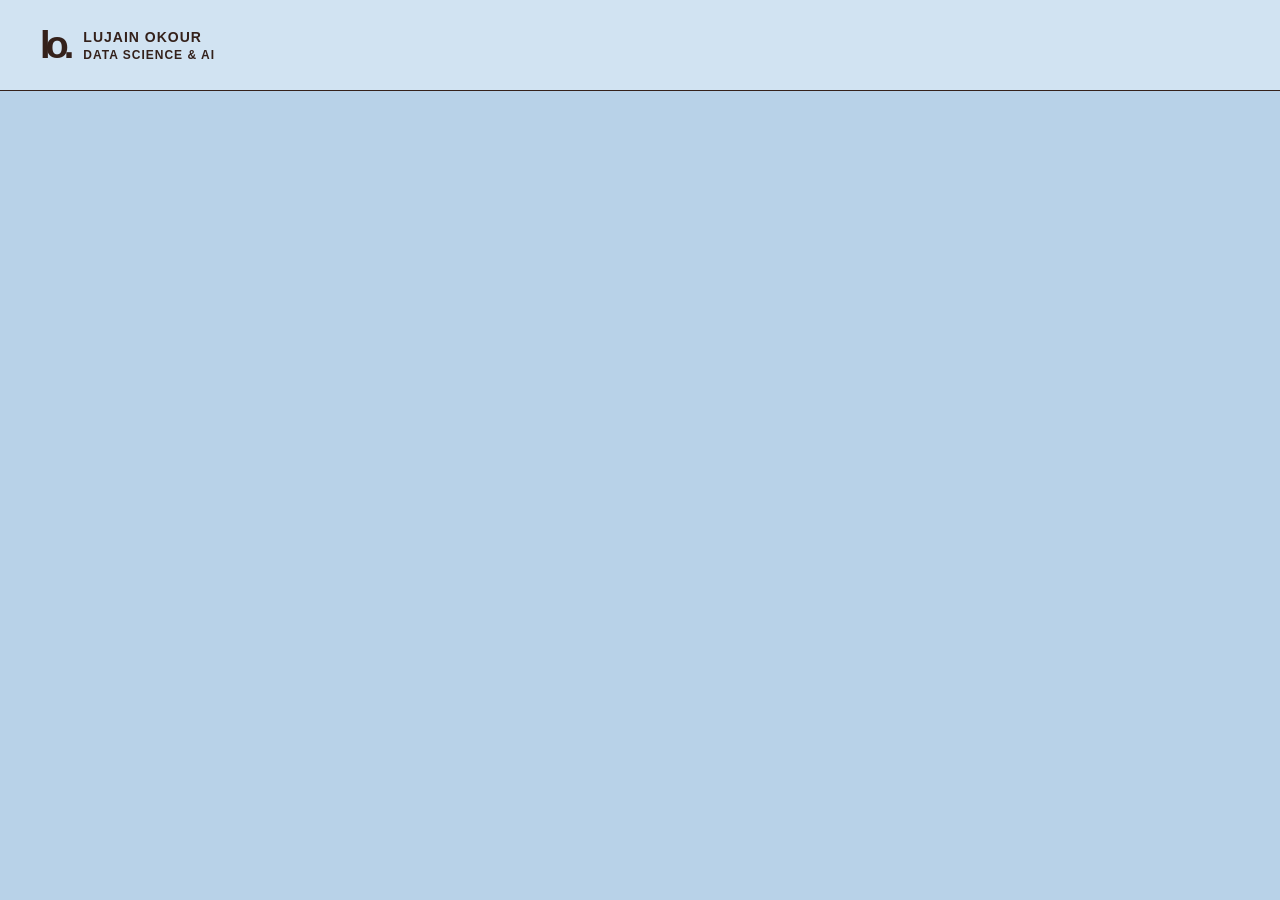
==== index.html @ 9811a023 "Add portfolio website" ====
<!DOCTYPE html>
<html lang="en">

<head>
  <meta charset="UTF-8">
  <meta name="viewport" content="width=device-width, initial-scale=1">

  <title>Lujain Okour | Portfolio</title>

  <link rel="stylesheet" href="style.css">
</head>

<body>

</body>

</html>
<header class="site-header">

  <div class="wrap nav-inner">

    <a href="index.html" class="logo">

      <span class="monogram">lo<span>.</span></span>

      <span class="logo-name">
        LUJAIN OKOUR
        <small>DATA SCIENCE & AI</small>
      </span>

    </a>

  </div>

</header>
---- style.css ----
* {
  box-sizing: border-box;
}

body {
  margin: 0;
  background-color: #b8d2e8;
  color: #34211b;
  font-family: Arial, sans-serif;
}

a {
  color: inherit;
  text-decoration: none;
}
.logo {
  display: flex;
  align-items: center;
  gap: 14px;
}

.monogram {
  font-size: 38px;
  font-weight: 600;
  letter-spacing: -5px;
  line-height: 1;
}

.logo-name {
  font-size: 14px;
  font-weight: 600;
  letter-spacing: 1px;
}

.logo-name small {
  display: block;
  font-size: 12px;
  margin-top: 3px;
}
.site-header {
  background-color: #d1e3f2;
  border-bottom: 1px solid #34211b;
}

.wrap {
  width: min(1200px, calc(100% - 40px));
  margin-inline: auto;
}

.nav-inner {
  min-height: 90px;
  display: flex;
  align-items: center;
  justify-content: space-between;
}
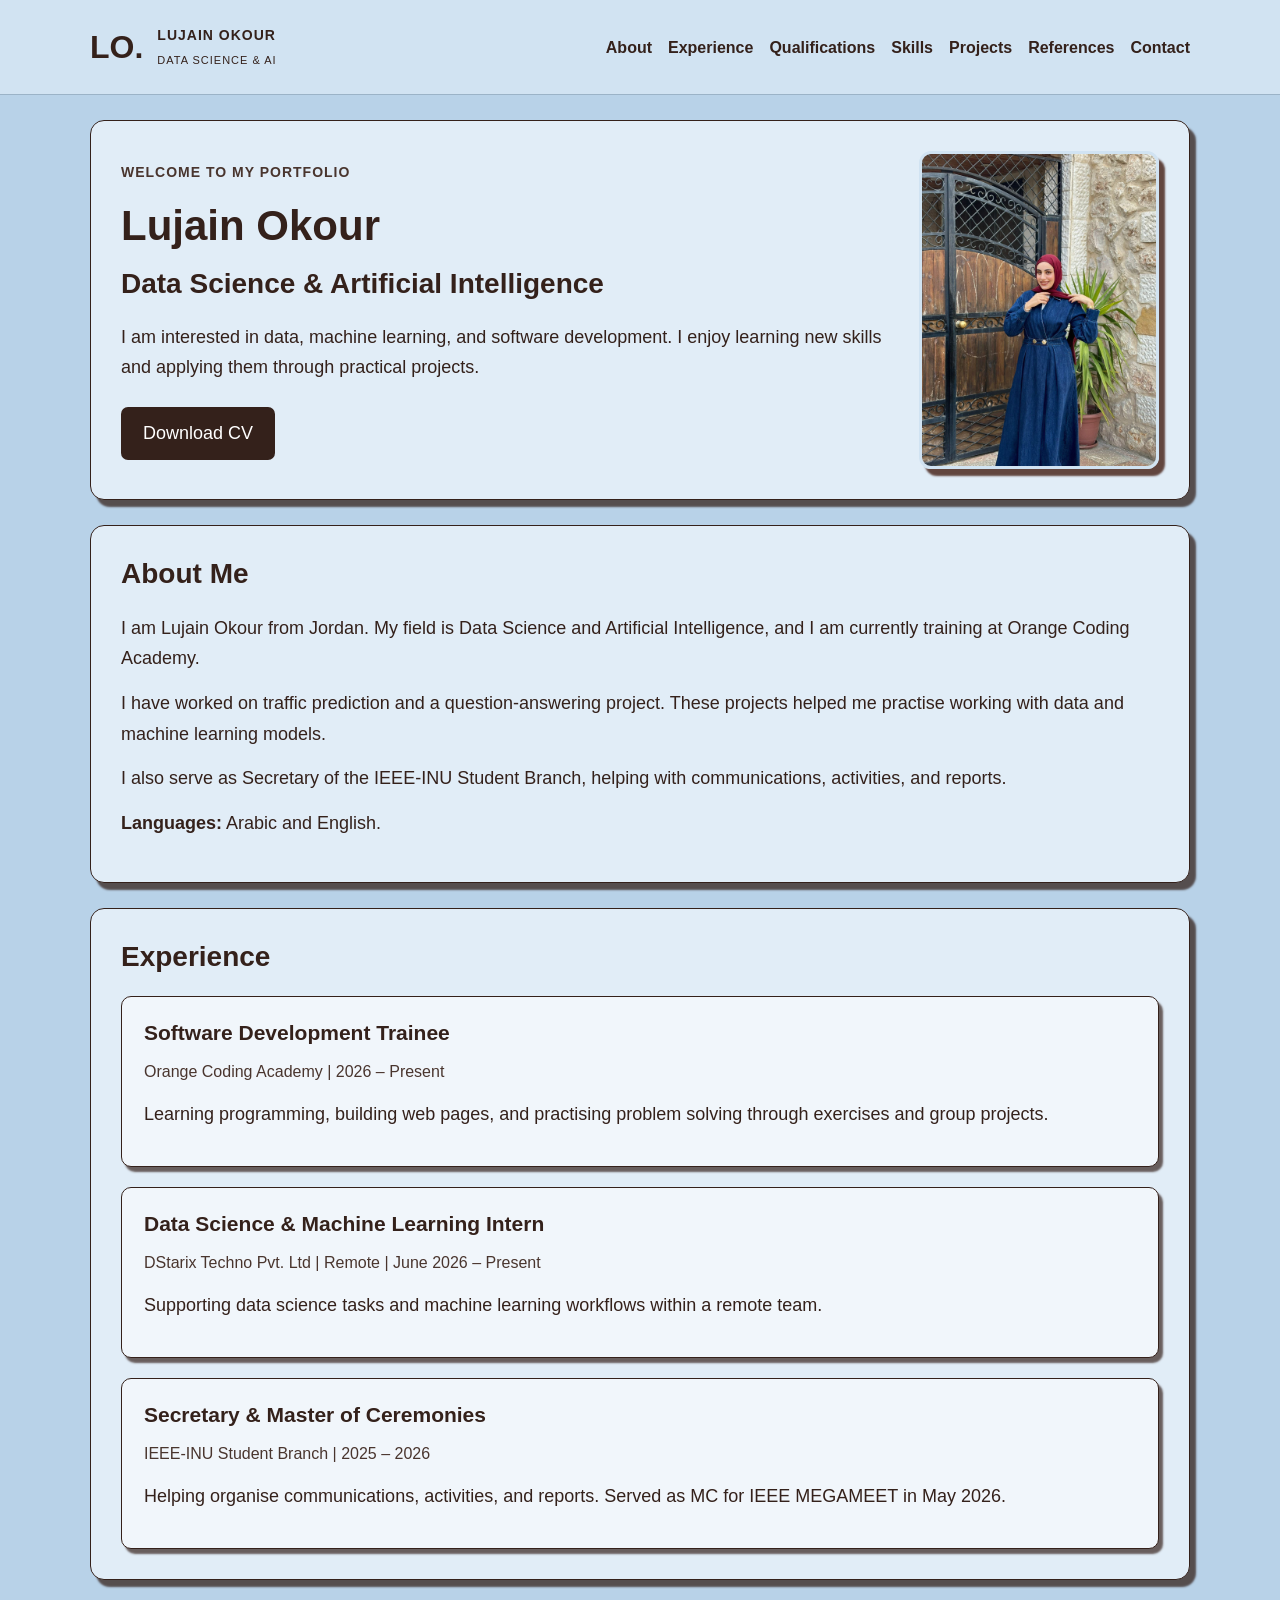
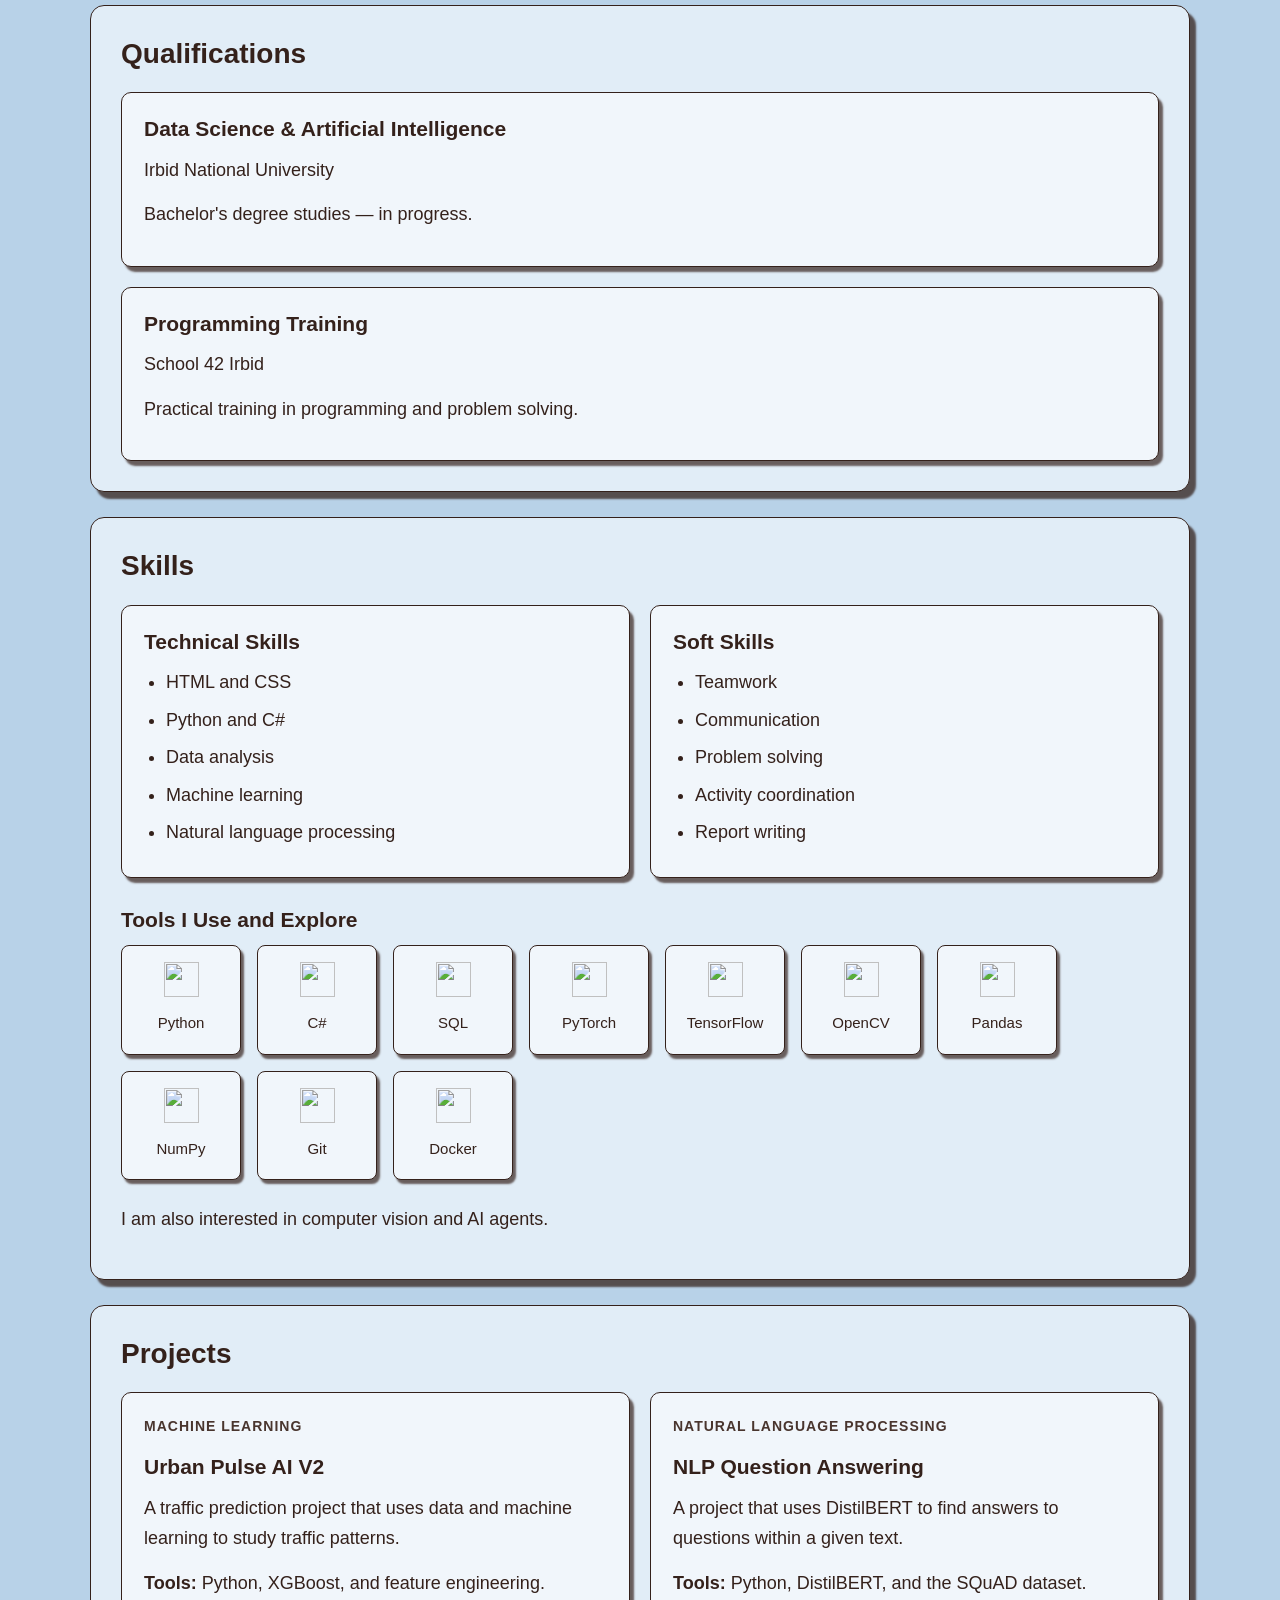
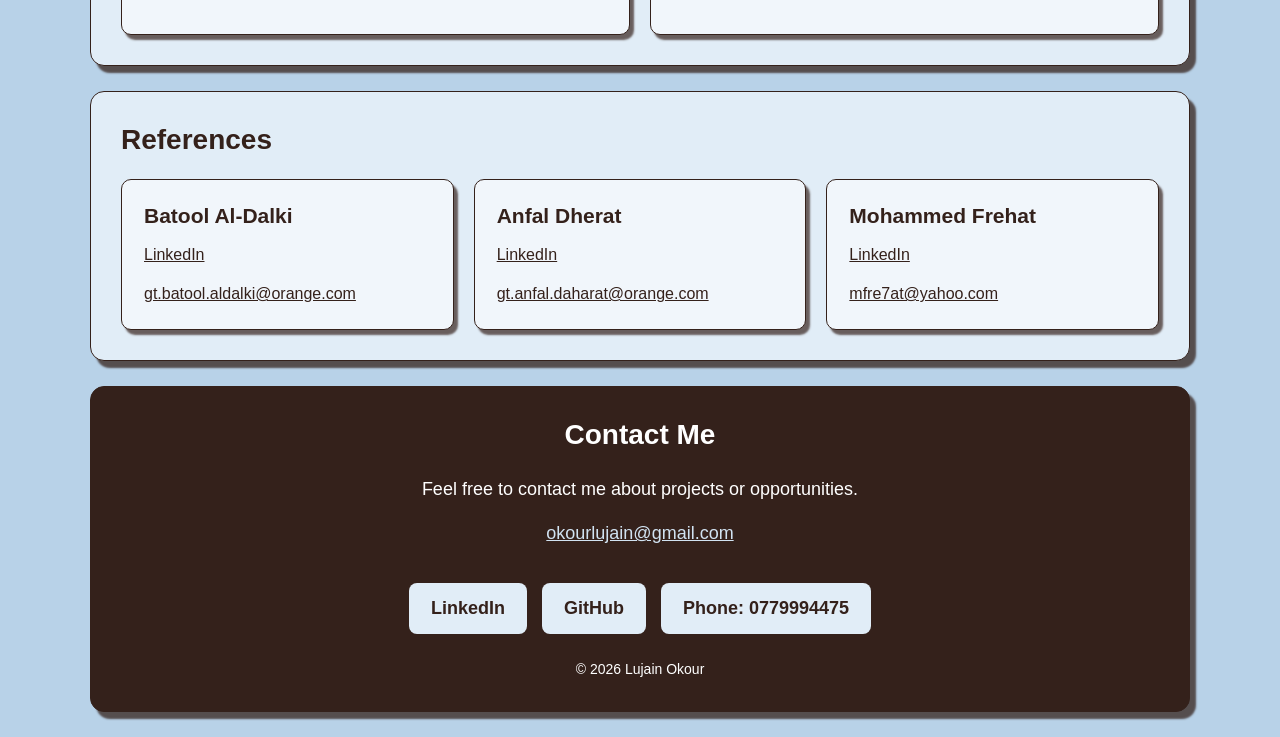
==== commit 479f45f6: "Keep README and restore main page filename" ====
--- a/index.html
+++ b/index.html
@@ -12,24 +12,428 @@
 
 <body>
 
+  <!-- Navigation -->
+  <header>
+    <div class="container navigation">
+
+     <a class="logo" href="#home">
+
+  <span>LO.</span>
+
+  <span class="logo-name">
+    LUJAIN OKOUR
+    <small>DATA SCIENCE &amp; AI</small>
+  </span>
+
+</a>
+
+      <nav>
+        <a href="#about">About</a>
+        <a href="#experience">Experience</a>
+        <a href="#qualifications">Qualifications</a>
+        <a href="#skills">Skills</a>
+        <a href="#projects">Projects</a>
+        <a href="#references">References</a>
+        <a href="#contact">Contact</a>
+      </nav>
+
+    </div>
+  </header>
+
+  <main class="container">
+
+    <!-- Introduction -->
+    <section class="box introduction" id="home">
+
+      <div class="intro-text">
+
+        <p class="label">WELCOME TO MY PORTFOLIO</p>
+
+        <h1>Lujain Okour</h1>
+
+        <h2>Data Science &amp; Artificial Intelligence</h2>
+
+        <p>
+          I am interested in data, machine learning, and software
+          development. I enjoy learning new skills and applying
+          them through practical projects.
+        </p>
+
+        <a class="button" href="Lujain-Okour-CV.pdf" download>
+          Download CV
+        </a>
+
+      </div>
+
+      <img
+        class="profile-photo"
+        src="images/lujain-new.jpeg"
+        alt="Lujain Okour"
+      >
+
+    </section>
+
+    <!-- About -->
+    <section class="box" id="about">
+
+      <h2>About Me</h2>
+
+      <p>
+        I am Lujain Okour from Jordan. My field is Data Science
+        and Artificial Intelligence, and I am currently training
+        at Orange Coding Academy.
+      </p>
+
+      <p>
+        I have worked on traffic prediction and a question-answering
+        project. These projects helped me practise working with
+        data and machine learning models.
+      </p>
+
+      <p>
+        I also serve as Secretary of the IEEE-INU Student Branch,
+        helping with communications, activities, and reports.
+      </p>
+
+      <p>
+        <strong>Languages:</strong> Arabic and English.
+      </p>
+
+    </section>
+
+    <!-- Experience -->
+    <section class="box" id="experience">
+
+      <h2>Experience</h2>
+
+      <div class="card">
+
+        <h3>Software Development Trainee</h3>
+
+        <p class="details">
+          Orange Coding Academy | 2026 – Present
+        </p>
+
+        <p>
+          Learning programming, building web pages, and practising
+          problem solving through exercises and group projects.
+        </p>
+
+      </div>
+
+      <div class="card">
+
+        <h3>Data Science &amp; Machine Learning Intern</h3>
+
+        <p class="details">
+          DStarix Techno Pvt. Ltd | Remote | June 2026 – Present
+        </p>
+
+        <p>
+          Supporting data science tasks and machine learning
+          workflows within a remote team.
+        </p>
+
+      </div>
+
+      <div class="card">
+
+        <h3>Secretary &amp; Master of Ceremonies</h3>
+
+        <p class="details">
+          IEEE-INU Student Branch | 2025 – 2026
+        </p>
+
+        <p>
+          Helping organise communications, activities, and reports.
+          Served as MC for IEEE MEGAMEET in May 2026.
+        </p>
+
+      </div>
+
+    </section>
+
+    <!-- Qualifications -->
+    <section class="box" id="qualifications">
+
+      <h2>Qualifications</h2>
+
+      <div class="card">
+
+        <h3>Data Science &amp; Artificial Intelligence</h3>
+
+        <p>Irbid National University</p>
+
+        <p>Bachelor's degree studies — in progress.</p>
+
+      </div>
+
+      <div class="card">
+
+        <h3>Programming Training</h3>
+
+        <p>School 42 Irbid</p>
+
+        <p>
+          Practical training in programming and problem solving.
+        </p>
+
+      </div>
+
+    </section>
+
+    <!-- Skills -->
+    <section class="box" id="skills">
+
+      <h2>Skills</h2>
+
+      <div class="row">
+
+        <div class="card">
+
+          <h3>Technical Skills</h3>
+
+          <ul>
+            <li>HTML and CSS</li>
+            <li>Python and C#</li>
+            <li>Data analysis</li>
+            <li>Machine learning</li>
+            <li>Natural language processing</li>
+          </ul>
+
+        </div>
+
+        <div class="card">
+
+          <h3>Soft Skills</h3>
+
+          <ul>
+            <li>Teamwork</li>
+            <li>Communication</li>
+            <li>Problem solving</li>
+            <li>Activity coordination</li>
+            <li>Report writing</li>
+          </ul>
+
+        </div>
+
+      </div>
+
+      <h3 class="tools-title">Tools I Use and Explore</h3>
+
+      <div class="tools">
+
+        <div class="tool">
+          <img src="assets/logos/python.svg" alt="">
+          <span>Python</span>
+        </div>
+
+        <div class="tool">
+          <img src="assets/logos/csharp.svg" alt="">
+          <span>C#</span>
+        </div>
+
+        <div class="tool">
+          <img src="assets/logos/azuresqldatabase.svg" alt="">
+          <span>SQL</span>
+        </div>
+
+        <div class="tool">
+          <img src="assets/logos/pytorch.svg" alt="">
+          <span>PyTorch</span>
+        </div>
+
+        <div class="tool">
+          <img src="assets/logos/tensorflow.svg" alt="">
+          <span>TensorFlow</span>
+        </div>
+
+        <div class="tool">
+          <img src="assets/logos/opencv.svg" alt="">
+          <span>OpenCV</span>
+        </div>
+
+        <div class="tool">
+          <img src="assets/logos/pandas.svg" alt="">
+          <span>Pandas</span>
+        </div>
+
+        <div class="tool">
+          <img src="assets/logos/numpy.svg" alt="">
+          <span>NumPy</span>
+        </div>
+
+        <div class="tool">
+          <img src="assets/logos/git.svg" alt="">
+          <span>Git</span>
+        </div>
+
+        <div class="tool">
+          <img src="assets/logos/docker.svg" alt="">
+          <span>Docker</span>
+        </div>
+
+      </div>
+
+      <p>
+        I am also interested in computer vision and AI agents.
+      </p>
+
+    </section>
+
+    <!-- Projects -->
+    <section class="box" id="projects">
+
+      <h2>Projects</h2>
+
+      <div class="row">
+
+        <article class="card">
+
+          <p class="label">MACHINE LEARNING</p>
+
+          <h3>Urban Pulse AI V2</h3>
+
+          <p>
+            A traffic prediction project that uses data and
+            machine learning to study traffic patterns.
+          </p>
+
+          <p>
+            <strong>Tools:</strong>
+            Python, XGBoost, and feature engineering.
+          </p>
+
+        </article>
+
+        <article class="card">
+
+          <p class="label">NATURAL LANGUAGE PROCESSING</p>
+
+          <h3>NLP Question Answering</h3>
+
+          <p>
+            A project that uses DistilBERT to find answers
+            to questions within a given text.
+          </p>
+
+          <p>
+            <strong>Tools:</strong>
+            Python, DistilBERT, and the SQuAD dataset.
+          </p>
+
+        </article>
+
+      </div>
+
+    </section>
+
+    <!-- References -->
+    <section class="box" id="references">
+
+      <h2>References</h2>
+
+      <div class="row">
+
+        <div class="card reference">
+
+          <h3>Batool Al-Dalki</h3>
+
+          <a
+            href="https://www.linkedin.com/in/batool-walid-b33894228/"
+            target="_blank"
+            rel="noopener noreferrer"
+          >
+            LinkedIn
+          </a>
+
+          <a href="mailto:gt.batool.aldalki@orange.com">
+            gt.batool.aldalki@orange.com
+          </a>
+
+        </div>
+
+        <div class="card reference">
+
+          <h3>Anfal Dherat</h3>
+
+          <a
+            href="https://www.linkedin.com/in/anfal-dherat/"
+            target="_blank"
+            rel="noopener noreferrer"
+          >
+            LinkedIn
+          </a>
+
+          <a href="mailto:gt.anfal.daharat@orange.com">
+            gt.anfal.daharat@orange.com
+          </a>
+
+        </div>
+
+        <div class="card reference">
+
+          <h3>Mohammed Frehat</h3>
+
+          <a
+            href="https://www.linkedin.com/in/mohammed-frehat-9222402b/"
+            target="_blank"
+            rel="noopener noreferrer"
+          >
+            LinkedIn
+          </a>
+
+          <a href="mailto:mfre7at@yahoo.com">
+            mfre7at@yahoo.com
+          </a>
+
+        </div>
+
+      </div>
+
+    </section>
+
+  </main>
+
+  <!-- Contact -->
+  <footer class="container" id="contact">
+
+    <div class="box contact">
+
+      <h2>Contact Me</h2>
+
+      <p>
+        Feel free to contact me about projects or opportunities.
+      </p>
+
+      <a href="mailto:okourlujain@gmail.com">
+        okourlujain@gmail.com
+      </a>
+
+<div class="social-links">
+
+  <a href="https://www.linkedin.com/in/lujain-okour-06903b313/"
+     target="_blank"
+     rel="noopener noreferrer">
+    LinkedIn
+  </a>
+
+  <a href="https://github.com/lujainokour"
+     target="_blank"
+     rel="noopener noreferrer">
+    GitHub
+
+  </a>
+<a href="tel:+962779994475">
+  Phone: 0779994475
+</a>
+</div>
+      <p class="copyright">© 2026 Lujain Okour</p>
+
+    </div>
+
+  </footer>
+
 </body>
 
-</html>
-<header class="site-header">
-
-  <div class="wrap nav-inner">
-
-    <a href="index.html" class="logo">
-
-      <span class="monogram">lo<span>.</span></span>
-
-      <span class="logo-name">
-        LUJAIN OKOUR
-        <small>DATA SCIENCE & AI</small>
-      </span>
-
-    </a>
-
-  </div>
-
-</header>+</html>
--- a/style.css
+++ b/style.css
@@ -1,3 +1,5 @@
+/* 1. General settings */
+
 * {
   box-sizing: border-box;
 }
@@ -7,49 +9,370 @@
   background-color: #b8d2e8;
   color: #34211b;
   font-family: Arial, sans-serif;
+  font-size: 18px;
+  line-height: 1.7;
+}
+
+.container {
+  width: 90%;
+  max-width: 1100px;
+  margin: auto;
+}
+
+h1,
+h2,
+h3 {
+  margin-top: 0;
+  line-height: 1.3;
+}
+
+h1 {
+  font-size: 42px;
+  margin-bottom: 12px;
+}
+
+h2 {
+  font-size: 28px;
+  margin-bottom: 20px;
+}
+
+h3 {
+  font-size: 21px;
+  margin-bottom: 12px;
+}
+
+p {
+  margin-top: 0;
+  margin-bottom: 14px;
 }
 
 a {
-  color: inherit;
+  color: #34211b;
+}
+
+a:hover {
+  color: #174b70;
+}
+
+
+/* 2. Navigation */
+
+header {
+  background-color: #d1e3f2;
+  border-bottom: 1px solid #9bb3c7;
+}
+
+.navigation {
+  display: flex;
+  justify-content: space-between;
+  align-items: center;
+  gap: 20px;
+  padding: 20px 0;
+}
+
+.logo {
+  font-size: 32px;
+  font-weight: bold;
   text-decoration: none;
+}
+
+nav {
+  display: flex;
+  flex-wrap: wrap;
+  gap: 16px;
+}
+
+nav a {
+  font-size: 16px;
+  font-weight: bold;
+  text-decoration: none;
+}
+
+nav a:hover {
+  text-decoration: underline;
+}
+
+
+/* 3. Main boxes */
+
+.box {
+  background-color: #e1edf7;
+  border: 1px solid #34211b;
+  border-radius: 14px;
+  padding: 30px;
+  margin: 25px 0;
+
+  box-shadow: 6px 7px 2px rgba(52, 33, 27, 0.75);
+}
+
+
+/* 4. Introduction */
+
+.introduction {
+  display: flex;
+  align-items: center;
+  justify-content: space-between;
+  gap: 35px;
+}
+
+.intro-text {
+  flex: 1;
+  min-width: 0;
+}
+
+.label {
+  color: #49352e;
+  font-size: 14px;
+  font-weight: bold;
+  letter-spacing: 1px;
+}
+
+.profile-photo {
+  width: 240px;
+  max-width: 100%;
+  height: auto;
+  flex-shrink: 0;
+  display: block;
+  border: 3px solid #d1e3f2;
+  border-radius: 12px;
+  box-shadow: 6px 7px 2px rgba(55, 14, 2, 0.75);
+}
+.button {
+  display: inline-block;
+  background-color: #34211b;
+  color: white;
+  padding: 11px 22px;
+  margin-top: 10px;
+  border-radius: 7px;
+  text-decoration: none;
+}
+
+.button:hover {
+  background-color: #50362c;
+  color: white;
+}
+
+
+/* 5. Cards */
+
+.card {
+  background-color: #f1f6fb;
+  border: 1px solid #34211b;
+  border-radius: 10px;
+  padding: 22px;
+  margin-bottom: 20px;
+
+  box-shadow: 4px 5px 2px rgba(52, 33, 27, 0.70);
+}
+
+.card:last-child {
+  margin-bottom: 0;
+}
+
+.details {
+  color: #49352e;
+  font-size: 16px;
+}
+
+.row {
+  display: flex;
+  flex-wrap: wrap;
+  gap: 20px;
+}
+
+.row .card {
+  flex: 1;
+  min-width: 240px;
+  margin-bottom: 0;
+}
+
+ul {
+  margin: 0;
+  padding-left: 22px;
+}
+
+li {
+  margin-bottom: 7px;
+}
+
+
+/* 6. Skill tools */
+
+.tools-title {
+  margin-top: 28px;
+}
+
+.tools {
+  display: flex;
+  flex-wrap: wrap;
+  gap: 16px;
+  margin-bottom: 24px;
+}
+
+.tool {
+  width: 120px;
+  padding: 16px 8px;
+  background-color: #f1f6fb;
+  border: 1px solid #34211b;
+  border-radius: 8px;
+  text-align: center;
+
+  box-shadow: 3px 4px 2px rgba(52, 33, 27, 0.70);
+}
+
+.tool img {
+  display: block;
+  width: 35px;
+  height: 35px;
+  object-fit: contain;
+  margin: 0 auto 10px;
+}
+
+.tool span {
+  font-size: 15px;
+}
+
+
+/* 7. References */
+
+.reference a {
+  display: block;
+  margin-top: 12px;
+  font-size: 16px;
+  overflow-wrap: anywhere;
+}
+
+
+/* 8. Contact */
+
+.contact {
+  background-color: #34211b;
+  color: white;
+  text-align: center;
+}
+
+.contact a {
+  display: inline-block;
+  color: #d1e3f2;
+  margin-bottom: 14px;
+  max-width: 100%;
+  overflow-wrap: anywhere;
+}
+
+.contact a:hover {
+  color: white;
+}
+
+.copyright {
+  margin-top: 24px;
+  margin-bottom: 0;
+  font-size: 14px;
+}
+
+
+/* 9. Mobile screens */
+
+@media (max-width: 700px) {
+
+  .navigation {
+    flex-direction: column;
+  }
+
+  nav {
+    justify-content: center;
+    gap: 10px 14px;
+  }
+
+  .box {
+    padding: 22px;
+  }
+
+  .introduction {
+    flex-direction: column;
+    text-align: center;
+  }
+
+  .profile-photo {
+    max-width: 100%;
+    height: auto;
+  }
+
+  .row {
+    flex-direction: column;
+  }
+
+  .row .card {
+    min-width: 0;
+  }
+
+  .tools {
+    justify-content: center;
+  }
+
+  h1 {
+    font-size: 34px;
+  }
+
+  h2 {
+    font-size: 25px;
+  }
+
 }
 .logo {
   display: flex;
   align-items: center;
   gap: 14px;
-}
-
-.monogram {
-  font-size: 38px;
-  font-weight: 600;
-  letter-spacing: -5px;
-  line-height: 1;
+  flex-shrink: 0;
 }
 
 .logo-name {
   font-size: 14px;
-  font-weight: 600;
+  font-weight: bold;
   letter-spacing: 1px;
 }
 
 .logo-name small {
   display: block;
-  font-size: 12px;
+  font-size: 11px;
+  font-weight: normal;
   margin-top: 3px;
 }
-.site-header {
-  background-color: #d1e3f2;
-  border-bottom: 1px solid #34211b;
-}
-
-.wrap {
-  width: min(1200px, calc(100% - 40px));
-  margin-inline: auto;
-}
-
-.nav-inner {
-  min-height: 90px;
-  display: flex;
-  align-items: center;
-  justify-content: space-between;
+header {
+  position: sticky;
+  top: 0;
+  z-index: 100;
+}
+
+section[id],
+footer[id] {
+  scroll-margin-top: 120px;
+}
+
+@media (max-width: 700px) {
+  section[id],
+  footer[id] {
+    scroll-margin-top: 200px;
+  }
+}
+.social-links {
+  display: flex;
+  justify-content: center;
+  flex-wrap: wrap;
+  gap: 15px;
+  margin: 20px 0;
+}
+
+.contact .social-links a {
+  background-color: #e1edf7;
+  color: #34211b;
+  padding: 10px 22px;
+  border-radius: 8px;
+  font-weight: bold;
+  text-decoration: none;
+  margin-bottom: 0;
+}
+
+.contact .social-links a:hover {
+  background-color: #b8d2e8;
+  color: #34211b;
 }
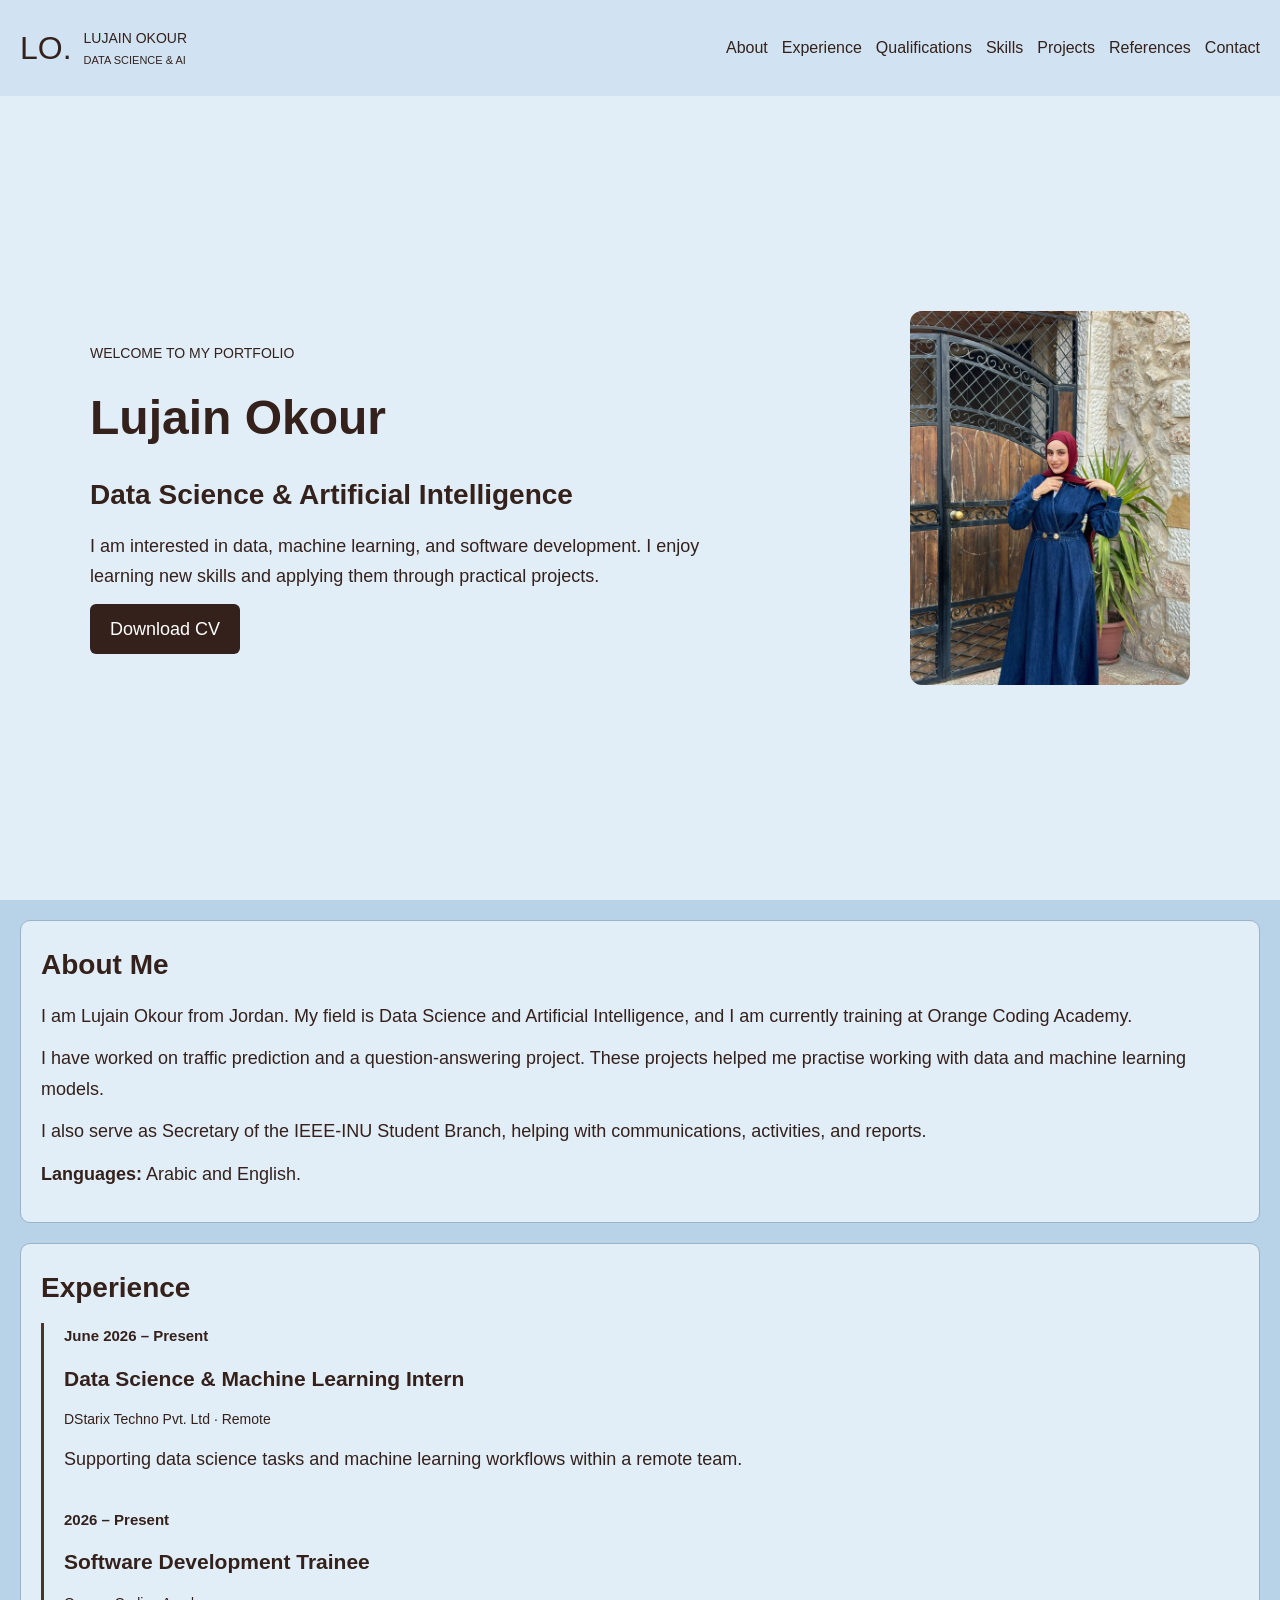
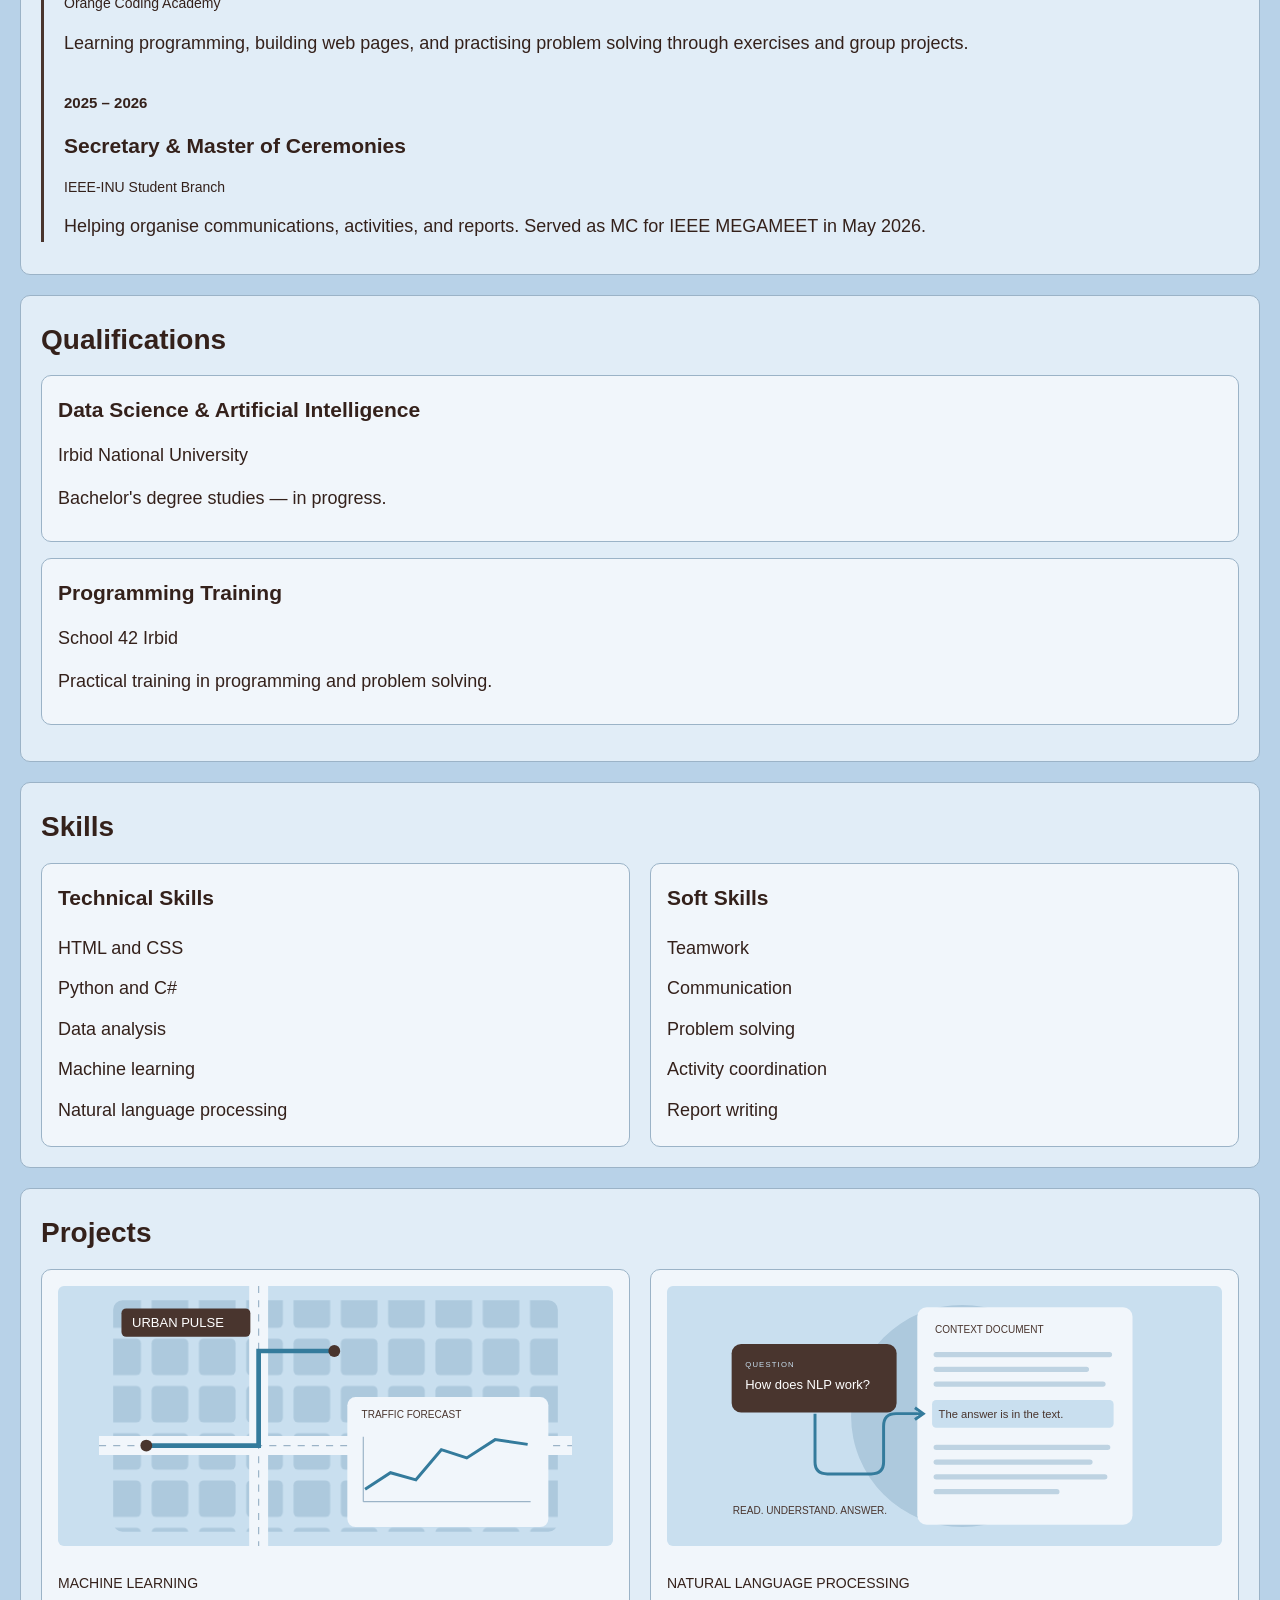
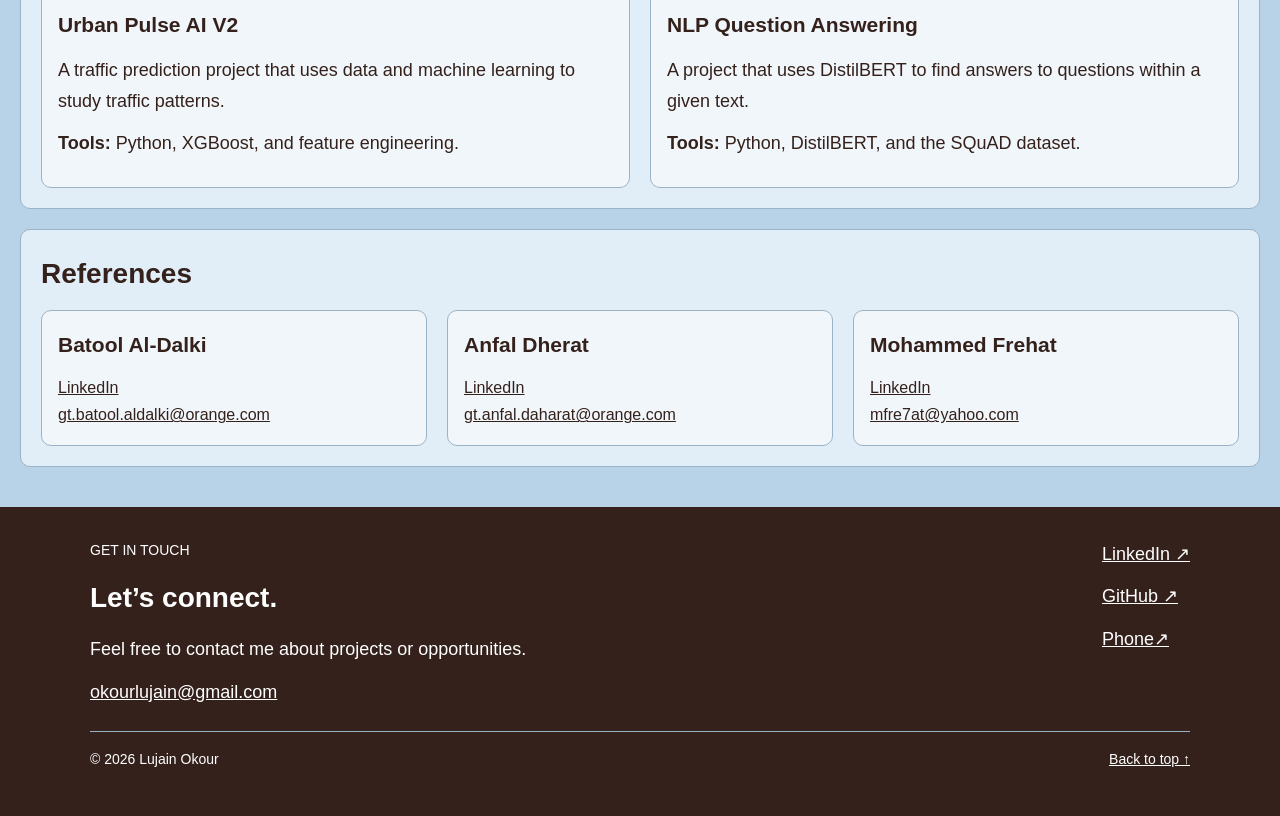
==== commit 2e18ae64: "updated" ====
--- a/index.html
+++ b/index.html
@@ -40,10 +40,11 @@
     </div>
   </header>
 
-  <main class="container">
+  <main>
 
     <!-- Introduction -->
-    <section class="box introduction" id="home">
+    <section class="introduction" id="home">
+      <div class="container hero-content">
 
       <div class="intro-text">
 
@@ -71,8 +72,10 @@
         alt="Lujain Okour"
       >
 
-    </section>
-
+      </div>
+    </section>
+
+    <div class="container content-sections">
     <!-- About -->
     <section class="box" id="about">
 
@@ -106,51 +109,40 @@
 
       <h2>Experience</h2>
 
-      <div class="card">
+      <ol class="timeline">
+        <li class="timeline-item"><p class="timeline-date">June 2026 – Present</p><div class="timeline-content">
+        <h3>Data Science &amp; Machine Learning Intern</h3>
+        <p class="details">DStarix Techno Pvt. Ltd · Remote</p>
+        <p>
+          Supporting data science tasks and machine learning
+          workflows within a remote team.
+        </p>
+      </div></li>
+        <li class="timeline-item"><p class="timeline-date">2026 – Present</p><div class="timeline-content">
 
         <h3>Software Development Trainee</h3>
 
-        <p class="details">
-          Orange Coding Academy | 2026 – Present
-        </p>
+        <p class="details">Orange Coding Academy</p>
 
         <p>
           Learning programming, building web pages, and practising
           problem solving through exercises and group projects.
         </p>
 
-      </div>
-
-      <div class="card">
-
-        <h3>Data Science &amp; Machine Learning Intern</h3>
-
-        <p class="details">
-          DStarix Techno Pvt. Ltd | Remote | June 2026 – Present
-        </p>
-
-        <p>
-          Supporting data science tasks and machine learning
-          workflows within a remote team.
-        </p>
-
-      </div>
-
-      <div class="card">
+      </div></li>
+        <li class="timeline-item"><p class="timeline-date">2025 – 2026</p><div class="timeline-content">
 
         <h3>Secretary &amp; Master of Ceremonies</h3>
 
-        <p class="details">
-          IEEE-INU Student Branch | 2025 – 2026
-        </p>
+        <p class="details">IEEE-INU Student Branch</p>
 
         <p>
           Helping organise communications, activities, and reports.
           Served as MC for IEEE MEGAMEET in May 2026.
         </p>
 
-      </div>
-
+      </div></li>
+      </ol>
     </section>
 
     <!-- Qualifications -->
@@ -192,92 +184,30 @@
         <div class="card">
 
           <h3>Technical Skills</h3>
-
-          <ul>
-            <li>HTML and CSS</li>
-            <li>Python and C#</li>
-            <li>Data analysis</li>
-            <li>Machine learning</li>
-            <li>Natural language processing</li>
-          </ul>
-
+<ul class="skills-list">
+  <li>HTML and CSS</li>
+  <li>Python and C#</li>
+  <li>Data analysis</li>
+  <li>Machine learning</li>
+  <li>Natural language processing</li>
+</ul>
         </div>
 
         <div class="card">
 
           <h3>Soft Skills</h3>
 
-          <ul>
-            <li>Teamwork</li>
-            <li>Communication</li>
-            <li>Problem solving</li>
-            <li>Activity coordination</li>
-            <li>Report writing</li>
-          </ul>
-
-        </div>
-
-      </div>
-
-      <h3 class="tools-title">Tools I Use and Explore</h3>
-
-      <div class="tools">
-
-        <div class="tool">
-          <img src="assets/logos/python.svg" alt="">
-          <span>Python</span>
-        </div>
-
-        <div class="tool">
-          <img src="assets/logos/csharp.svg" alt="">
-          <span>C#</span>
-        </div>
-
-        <div class="tool">
-          <img src="assets/logos/azuresqldatabase.svg" alt="">
-          <span>SQL</span>
-        </div>
-
-        <div class="tool">
-          <img src="assets/logos/pytorch.svg" alt="">
-          <span>PyTorch</span>
-        </div>
-
-        <div class="tool">
-          <img src="assets/logos/tensorflow.svg" alt="">
-          <span>TensorFlow</span>
-        </div>
-
-        <div class="tool">
-          <img src="assets/logos/opencv.svg" alt="">
-          <span>OpenCV</span>
-        </div>
-
-        <div class="tool">
-          <img src="assets/logos/pandas.svg" alt="">
-          <span>Pandas</span>
-        </div>
-
-        <div class="tool">
-          <img src="assets/logos/numpy.svg" alt="">
-          <span>NumPy</span>
-        </div>
-
-        <div class="tool">
-          <img src="assets/logos/git.svg" alt="">
-          <span>Git</span>
-        </div>
-
-        <div class="tool">
-          <img src="assets/logos/docker.svg" alt="">
-          <span>Docker</span>
-        </div>
-
-      </div>
-
-      <p>
-        I am also interested in computer vision and AI agents.
-      </p>
+<ul class="skills-list">
+  <li>Teamwork</li>
+  <li>Communication</li>
+  <li>Problem solving</li>
+  <li>Activity coordination</li>
+  <li>Report writing</li>
+</ul>
+
+        </div>
+
+      </div>
 
     </section>
 
@@ -288,7 +218,8 @@
 
       <div class="row">
 
-        <article class="card">
+        <article class="card project-card">
+          <img class="project-image" src="images/urban-pulse.svg" alt="Illustration of a city road network and traffic forecast" width="800" height="440" loading="lazy">
 
           <p class="label">MACHINE LEARNING</p>
 
@@ -306,7 +237,8 @@
 
         </article>
 
-        <article class="card">
+        <article class="card project-card">
+          <img class="project-image" src="images/nlp-answers.svg" alt="Illustration of a question and a highlighted answer in a document" width="800" height="440" loading="lazy">
 
           <p class="label">NATURAL LANGUAGE PROCESSING</p>
 
@@ -393,47 +325,26 @@
 
     </section>
 
+    </div>
   </main>
 
-  <!-- Contact -->
-  <footer class="container" id="contact">
-
-    <div class="box contact">
-
-      <h2>Contact Me</h2>
-
-      <p>
-        Feel free to contact me about projects or opportunities.
-      </p>
-
-      <a href="mailto:okourlujain@gmail.com">
-        okourlujain@gmail.com
-      </a>
-
-<div class="social-links">
-
-  <a href="https://www.linkedin.com/in/lujain-okour-06903b313/"
-     target="_blank"
-     rel="noopener noreferrer">
-    LinkedIn
-  </a>
-
-  <a href="https://github.com/lujainokour"
-     target="_blank"
-     rel="noopener noreferrer">
-    GitHub
-
-  </a>
-<a href="tel:+962779994475">
-  Phone: 0779994475
-</a>
-</div>
-      <p class="copyright">© 2026 Lujain Okour</p>
-
+  <footer id="contact">
+    <div class="container">
+      <div class="footer-main">
+        <div>
+          <p class="label">GET IN TOUCH</p>
+          <h2>Let’s connect.</h2>
+          <p>Feel free to contact me about projects or opportunities.</p>
+          <a class="footer-email" href="mailto:okourlujain@gmail.com">okourlujain@gmail.com</a>
+        </div>
+        <div class="footer-links">
+          <a href="https://www.linkedin.com/in/lujain-okour-06903b313/" target="_blank" rel="noopener noreferrer">LinkedIn ↗</a>
+          <a href="https://github.com/lujainokour" target="_blank" rel="noopener noreferrer">GitHub ↗</a>
+          <a href="tel:+962779994475" target="_blank" rel="noopener noreferrer"> Phone↗</a>
+        </div>
+      </div>
+      <div class="footer-bottom"><p>© 2026 Lujain Okour</p><a href="#home">Back to top ↑</a></div>
     </div>
-
   </footer>
-
 </body>
-
 </html>
--- a/style.css
+++ b/style.css
@@ -1,378 +1,99 @@
-/* 1. General settings */
-
-* {
-  box-sizing: border-box;
-}
-
+/* 1. Page */
+* { box-sizing: border-box; }
 body {
   margin: 0;
-  background-color: #b8d2e8;
+  font: 18px/1.7 Arial, sans-serif;
   color: #34211b;
-  font-family: Arial, sans-serif;
-  font-size: 18px;
-  line-height: 1.7;
+  background: #b8d2e8;
 }
-
-.container {
-  width: 90%;
-  max-width: 1100px;
-  margin: auto;
-}
-
-h1,
-h2,
-h3 {
-  margin-top: 0;
-  line-height: 1.3;
-}
-
-h1 {
-  font-size: 42px;
-  margin-bottom: 12px;
-}
-
-h2 {
-  font-size: 28px;
-  margin-bottom: 20px;
-}
-
-h3 {
-  font-size: 21px;
-  margin-bottom: 12px;
-}
-
-p {
-  margin-top: 0;
-  margin-bottom: 14px;
-}
-
-a {
-  color: #34211b;
-}
-
-a:hover {
-  color: #174b70;
-}
-
+h1, h2, h3, p { margin: 0 0 12px; }
+h1 { font-size: 48px; }
+h2 { font-size: 28px; }
+h3 { font-size: 21px; }
+a { color: inherit; }
+.container { width: calc(100% - 40px); margin: auto; }
+section, footer { scroll-margin-top: 116px; }
 
 /* 2. Navigation */
-
-header {
-  background-color: #d1e3f2;
-  border-bottom: 1px solid #9bb3c7;
-}
-
-.navigation {
-  display: flex;
-  justify-content: space-between;
-  align-items: center;
-  gap: 20px;
-  padding: 20px 0;
-}
-
-.logo {
-  font-size: 32px;
-  font-weight: bold;
-  text-decoration: none;
-}
-
-nav {
-  display: flex;
-  flex-wrap: wrap;
-  gap: 16px;
-}
-
-nav a {
-  font-size: 16px;
-  font-weight: bold;
-  text-decoration: none;
-}
-
-nav a:hover {
-  text-decoration: underline;
-}
-
-
-/* 3. Main boxes */
-
-.box {
-  background-color: #e1edf7;
-  border: 1px solid #34211b;
-  border-radius: 14px;
-  padding: 30px;
-  margin: 25px 0;
-
-  box-shadow: 6px 7px 2px rgba(52, 33, 27, 0.75);
-}
-
-
-/* 4. Introduction */
-
-.introduction {
-  display: flex;
-  align-items: center;
-  justify-content: space-between;
-  gap: 35px;
-}
-
-.intro-text {
-  flex: 1;
-  min-width: 0;
-}
-
-.label {
-  color: #49352e;
-  font-size: 14px;
-  font-weight: bold;
-  letter-spacing: 1px;
-}
-
-.profile-photo {
-  width: 240px;
-  max-width: 100%;
-  height: auto;
-  flex-shrink: 0;
-  display: block;
-  border: 3px solid #d1e3f2;
-  border-radius: 12px;
-  box-shadow: 6px 7px 2px rgba(55, 14, 2, 0.75);
-}
-.button {
-  display: inline-block;
-  background-color: #34211b;
-  color: white;
-  padding: 11px 22px;
-  margin-top: 10px;
-  border-radius: 7px;
-  text-decoration: none;
-}
-
-.button:hover {
-  background-color: #50362c;
-  color: white;
-}
-
-
-/* 5. Cards */
-
-.card {
-  background-color: #f1f6fb;
-  border: 1px solid #34211b;
-  border-radius: 10px;
-  padding: 22px;
-  margin-bottom: 20px;
-
-  box-shadow: 4px 5px 2px rgba(52, 33, 27, 0.70);
-}
-
-.card:last-child {
-  margin-bottom: 0;
-}
-
-.details {
-  color: #49352e;
-  font-size: 16px;
-}
-
-.row {
-  display: flex;
-  flex-wrap: wrap;
-  gap: 20px;
-}
-
-.row .card {
-  flex: 1;
-  min-width: 240px;
-  margin-bottom: 0;
-}
-
-ul {
-  margin: 0;
-  padding-left: 22px;
-}
-
-li {
-  margin-bottom: 7px;
-}
-
-
-/* 6. Skill tools */
-
-.tools-title {
-  margin-top: 28px;
-}
-
-.tools {
-  display: flex;
-  flex-wrap: wrap;
-  gap: 16px;
-  margin-bottom: 24px;
-}
-
-.tool {
-  width: 120px;
-  padding: 16px 8px;
-  background-color: #f1f6fb;
-  border: 1px solid #34211b;
-  border-radius: 8px;
-  text-align: center;
-
-  box-shadow: 3px 4px 2px rgba(52, 33, 27, 0.70);
-}
-
-.tool img {
-  display: block;
-  width: 35px;
-  height: 35px;
-  object-fit: contain;
-  margin: 0 auto 10px;
-}
-
-.tool span {
-  font-size: 15px;
-}
-
-
-/* 7. References */
-
-.reference a {
-  display: block;
-  margin-top: 12px;
-  font-size: 16px;
-  overflow-wrap: anywhere;
-}
-
-
-/* 8. Contact */
-
-.contact {
-  background-color: #34211b;
-  color: white;
-  text-align: center;
-}
-
-.contact a {
-  display: inline-block;
-  color: #d1e3f2;
-  margin-bottom: 14px;
-  max-width: 100%;
-  overflow-wrap: anywhere;
-}
-
-.contact a:hover {
-  color: white;
-}
-
-.copyright {
-  margin-top: 24px;
-  margin-bottom: 0;
-  font-size: 14px;
-}
-
-
-/* 9. Mobile screens */
-
-@media (max-width: 700px) {
-
-  .navigation {
-    flex-direction: column;
-  }
-
-  nav {
-    justify-content: center;
-    gap: 10px 14px;
-  }
-
-  .box {
-    padding: 22px;
-  }
-
-  .introduction {
-    flex-direction: column;
-    text-align: center;
-  }
-
-  .profile-photo {
-    max-width: 100%;
-    height: auto;
-  }
-
-  .row {
-    flex-direction: column;
-  }
-
-  .row .card {
-    min-width: 0;
-  }
-
-  .tools {
-    justify-content: center;
-  }
-
-  h1 {
-    font-size: 34px;
-  }
-
-  h2 {
-    font-size: 25px;
-  }
-
-}
-.logo {
-  display: flex;
-  align-items: center;
-  gap: 14px;
-  flex-shrink: 0;
-}
-
-.logo-name {
-  font-size: 14px;
-  font-weight: bold;
-  letter-spacing: 1px;
-}
-
-.logo-name small {
-  display: block;
-  font-size: 11px;
-  font-weight: normal;
-  margin-top: 3px;
-}
 header {
   position: sticky;
   top: 0;
-  z-index: 100;
+  z-index: 10;
+  background: #d1e3f2;
+}
+.navigation, .hero-content, .row, .footer-main, .footer-bottom {
+  display: flex;
+  justify-content: space-between;
+  gap: 20px;
+}
+.navigation { height: 96px; align-items: center; }
+.logo { display: flex; align-items: center; gap: 12px; font-size: 32px; }
+.logo-name { font-size: 14px; }
+.logo-name small { display: block; font-size: 11px; }
+nav { display: flex; flex-wrap: wrap; justify-content: center; gap: 14px; }
+nav a { font-size: 16px; }
+.logo, nav a, .button { text-decoration: none; }
+
+/* 3. Hero */
+.introduction {
+  min-height: calc(100dvh - 96px);
+  display: flex;
+  align-items: center;
+  background: #e1edf7;
+}
+.hero-content { max-width: 1100px; align-items: center; padding: 32px 0; }
+.intro-text { max-width: 640px; }
+.profile-photo { width: 280px; max-width: 100%; border-radius: 12px; }
+.button {
+  display: inline-block;
+  padding: 10px 20px;
+  background: #34211b;
+  color: white;
+  border-radius: 6px;
 }
 
-section[id],
-footer[id] {
-  scroll-margin-top: 120px;
+/* 4. Sections and cards */
+.content-sections { padding: 20px 0; }
+.box { background: #e1edf7; padding: 20px; margin-bottom: 20px; }
+.card { background: #f1f6fb; padding: 16px; margin-bottom: 16px; }
+.box, .card { border: 1px solid #9bb3c7; border-radius: 10px; }
+.row .card { flex: 1; min-width: 0; margin-bottom: 0; }
+.skills-list, .timeline { list-style: none; padding: 0; margin: 0; }
+.skills-list li { padding: 5px 0; }
+.label, .details { font-size: 14px; }
+
+/* 5. Timeline */
+.timeline-item { border-left: 3px solid #49352e; padding: 0 0 20px 20px; }
+.timeline-date { font-weight: bold; font-size: 15px; }
+.timeline-item:last-child { padding-bottom: 0; }
+
+/* 6. Project images and references */
+.project-image {
+  width: 100%;
+  height: 260px;
+  object-fit: contain;
+  background: #c9dfef;
+  border-radius: 6px;
+  margin-bottom: 16px;
+}
+.reference a { display: block; font-size: 16px; overflow-wrap: anywhere; }
+
+/* 7. Footer */
+footer { background: #34211b; color: white; padding: 32px 0; }
+footer .container { max-width: 1100px; }
+footer a { overflow-wrap: anywhere; }
+.footer-links { display: flex; flex-direction: column; gap: 12px; }
+.footer-bottom { border-top: 1px solid #9bb3c7; margin-top: 24px; padding-top: 16px; font-size: 14px; }
+
+/* 8. Mobile phones */
+@media (max-width: 700px) {
+  .navigation { height: 184px; flex-direction: column; justify-content: center; }
+  .introduction { min-height: calc(100dvh - 184px); }
+  section, footer { scroll-margin-top: 204px; }
+  .hero-content, .row, .footer-main { flex-direction: column; }
+  .hero-content { text-align: center; }
+  .profile-photo { width: 220px; }
+  h1 { font-size: 38px; }
+  .footer-bottom { flex-wrap: wrap; }
 }
 
-@media (max-width: 700px) {
-  section[id],
-  footer[id] {
-    scroll-margin-top: 200px;
-  }
-}
-.social-links {
-  display: flex;
-  justify-content: center;
-  flex-wrap: wrap;
-  gap: 15px;
-  margin: 20px 0;
-}
-
-.contact .social-links a {
-  background-color: #e1edf7;
-  color: #34211b;
-  padding: 10px 22px;
-  border-radius: 8px;
-  font-weight: bold;
-  text-decoration: none;
-  margin-bottom: 0;
-}
-
-.contact .social-links a:hover {
-  background-color: #b8d2e8;
-  color: #34211b;
-}
